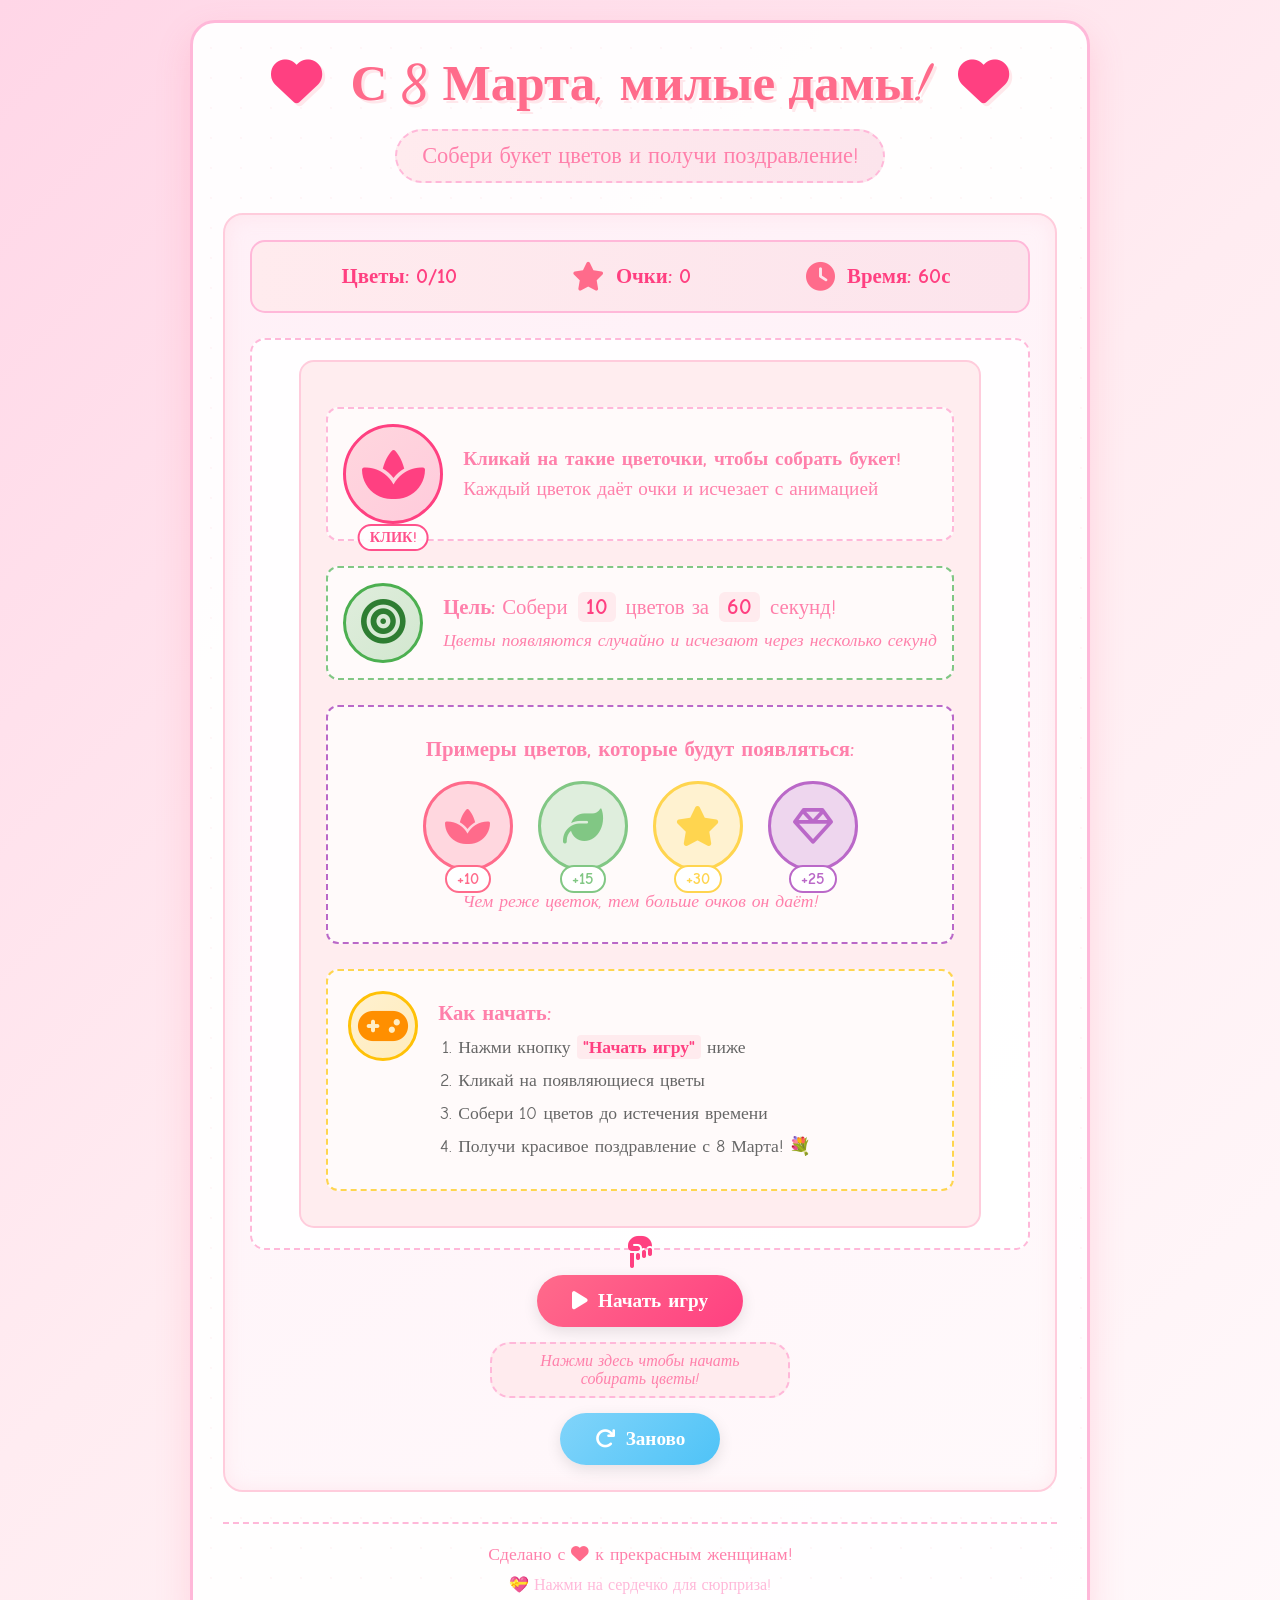
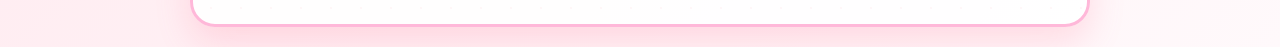
==== index.html @ c9601c43 "Add help" ====
<!DOCTYPE html>
<html lang="ru">
<head>
    <meta charset="UTF-8">
    <meta name="viewport" content="width=device-width, initial-scale=1.0">
    <title>С 8 Марта! 💐</title>
    <link rel="stylesheet" href="style.css">
    <link rel="stylesheet" href="https://cdnjs.cloudflare.com/ajax/libs/font-awesome/6.4.0/css/all.min.css">
    <link href="https://fonts.googleapis.com/css2?family=Dancing+Script:wght@400;700&family=Comic+Neue:wght@300;400;700&display=swap" rel="stylesheet">
</head>
<body>
    <div class="container">
        <header>
            <h1><i class="fas fa-heart"></i> С 8 Марта, милые дамы! <i class="fas fa-heart"></i></h1>
            <p class="subtitle">Собери букет цветов и получи поздравление!</p>
        </header>

        <div class="game-area">
            <div class="score-board">
                <div class="score-item">
                    <i class="fas fa-flower"></i>
                    <span>Цветы: <span id="flower-count">0</span>/10</span>
                </div>
                <div class="score-item">
                    <i class="fas fa-star"></i>
                    <span>Очки: <span id="score">0</span></span>
                </div>
                <div class="score-item">
                    <i class="fas fa-clock"></i>
                    <span>Время: <span id="timer">60</span>с</span>
                </div>
            </div>

            <div class="game-board" id="game-board">
                <div class="instructions">
                    <div class="instruction-demo">
                        <div class="demo-flower">
                            <i class="fas fa-spa"></i>
                        </div>
                        <div class="demo-text">
                            <p><strong>Кликай на такие цветочки, чтобы собрать букет!</strong></p>
                            <p>Каждый цветок даёт очки и исчезает с анимацией</p>
                        </div>
                    </div>
                    <div class="instruction-goal">
                        <div class="goal-icon">
                            <i class="fas fa-bullseye"></i>
                        </div>
                        <div class="goal-text">
                            <p><strong>Цель:</strong> Собери <span class="goal-number">10</span> цветов за <span class="goal-number">60</span> секунд!</p>
                            <p class="hint-text">Цветы появляются случайно и исчезают через несколько секунд</p>
                        </div>
                    </div>
                    <div class="instruction-examples">
                        <p><strong>Примеры цветов, которые будут появляться:</strong></p>
                        <div class="flower-examples">
                            <div class="example-flower" style="background-color: #ff6b8b40; color: #ff6b8b; border-color: #ff6b8b;">
                                <i class="fas fa-spa"></i>
                                <span class="example-points">+10</span>
                            </div>
                            <div class="example-flower" style="background-color: #81c78440; color: #81c784; border-color: #81c784;">
                                <i class="fas fa-leaf"></i>
                                <span class="example-points">+15</span>
                            </div>
                            <div class="example-flower" style="background-color: #ffd54f40; color: #ffd54f; border-color: #ffd54f;">
                                <i class="fas fa-star"></i>
                                <span class="example-points">+30</span>
                            </div>
                            <div class="example-flower" style="background-color: #ba68c840; color: #ba68c8; border-color: #ba68c8;">
                                <i class="far fa-gem"></i>
                                <span class="example-points">+25</span>
                            </div>
                        </div>
                        <p class="hint-text">Чем реже цветок, тем больше очков он даёт!</p>
                    </div>
                    
                    <div class="instruction-start">
                        <div class="start-icon">
                            <i class="fas fa-gamepad"></i>
                        </div>
                        <div class="start-text">
                            <p><strong>Как начать:</strong></p>
                            <ol class="start-steps">
                                <li>Нажми кнопку <strong>"Начать игру"</strong> ниже</li>
                                <li>Кликай на появляющиеся цветы</li>
                                <li>Собери 10 цветов до истечения времени</li>
                                <li>Получи красивое поздравление с 8 Марта! 💐</li>
                            </ol>
                        </div>
                    </div>
                </div>
            </div>

            <div class="controls">
                <div class="start-hint">
                    <div class="hint-arrow">
                        <i class="fas fa-hand-point-down"></i>
                    </div>
                    <button id="start-btn" class="btn start-btn">
                        <i class="fas fa-play"></i> Начать игру
                    </button>
                    <div class="hint-text">Нажми здесь чтобы начать собирать цветы!</div>
                </div>
                <button id="reset-btn" class="btn reset-btn" disabled>
                    <i class="fas fa-redo"></i> Заново
                </button>
            </div>
        </div>

        <div class="congratulations hidden" id="congratulations">
            <div class="congrats-content">
                <h2><i class="fas fa-crown"></i> Поздравляем! <i class="fas fa-crown"></i></h2>
                <div class="message-box">
                    <p>Ты собрала прекрасный букет! 🌸</p>
                    <p class="congrats-text">С 8 Марта, прекрасная! Пусть этот день будет наполнен улыбками, теплом и любовью. Ты - самое красивое и нежное создание на свете! 💖</p>
                    <div class="flowers-animation">
                        <i class="fas fa-spa flower-1"></i>
                        <i class="fas fa-spa flower-2"></i>
                        <i class="fas fa-spa flower-3"></i>
                        <i class="fas fa-spa flower-4"></i>
                        <i class="fas fa-spa flower-5"></i>
                    </div>
                </div>
                <button id="share-btn" class="btn share-btn">
                    <i class="fas fa-share-alt"></i> Поделиться поздравлением
                </button>
            </div>
        </div>

        <div class="game-over hidden" id="game-over">
            <div class="game-over-content">
                <h2><i class="fas fa-sad-tear"></i> Время вышло!</h2>
                <p>Не успела собрать все цветы... Попробуй ещё раз!</p>
                <button id="retry-btn" class="btn retry-btn">
                    <i class="fas fa-redo"></i> Попробовать снова
                </button>
            </div>
        </div>

        <footer>
            <p>Сделано с <i class="fas fa-heart" style="color: #ff6b8b;"></i> к прекрасным женщинам!</p>
            <p class="hint">💝 Нажми на сердечко для сюрприза!</p>
        </footer>
    </div>

    <div class="hearts-container" id="hearts-container"></div>

    <script src="script.js"></script>
</body>
</html>
---- style.css ----
* {
    margin: 0;
    padding: 0;
    box-sizing: border-box;
}

body {
    font-family: 'Comic Neue', cursive;
    background: linear-gradient(135deg, #ffd6e7, #ffecf1, #fff9fb);
    min-height: 100vh;
    display: flex;
    justify-content: center;
    align-items: center;
    padding: 20px;
    overflow-x: hidden;
}

.container {
    max-width: 900px;
    width: 100%;
    background-color: rgba(255, 255, 255, 0.95);
    border-radius: 25px;
    box-shadow: 0 15px 35px rgba(255, 107, 139, 0.2);
    padding: 30px;
    position: relative;
    border: 3px solid #ffb8d9;
    overflow: hidden;
}

.container::before {
    content: '';
    position: absolute;
    top: -50%;
    left: -50%;
    width: 200%;
    height: 200%;
    background: radial-gradient(circle, rgba(255, 182, 193, 0.1) 1px, transparent 1px);
    background-size: 30px 30px;
    z-index: 0;
    animation: float 20s linear infinite;
}

@keyframes float {
    0% { transform: translate(0, 0) rotate(0deg); }
    100% { transform: translate(-30px, -30px) rotate(360deg); }
}

header {
    text-align: center;
    margin-bottom: 30px;
    position: relative;
    z-index: 1;
}

h1 {
    font-family: 'Dancing Script', cursive;
    font-size: 3.2rem;
    color: #ff6b8b;
    margin-bottom: 15px;
    text-shadow: 3px 3px 0px rgba(255, 182, 193, 0.3);
}

h1 i {
    color: #ff4081;
    margin: 0 15px;
    animation: heartbeat 1.5s infinite;
}

@keyframes heartbeat {
    0%, 100% { transform: scale(1); }
    50% { transform: scale(1.2); }
}

.subtitle {
    font-size: 1.4rem;
    color: #ff80ab;
    background: linear-gradient(90deg, #ffebee, #fce4ec);
    padding: 12px 25px;
    border-radius: 50px;
    display: inline-block;
    border: 2px dashed #ffb8d9;
}

.game-area {
    background: linear-gradient(145deg, #fff0f7, #fff9fb);
    border-radius: 20px;
    padding: 25px;
    margin-bottom: 25px;
    border: 2px solid #ffccdc;
    box-shadow: inset 0 0 20px rgba(255, 182, 193, 0.2);
    position: relative;
    z-index: 1;
}

.score-board {
    display: flex;
    justify-content: space-around;
    background: linear-gradient(90deg, #ffebee, #fce4ec);
    padding: 20px;
    border-radius: 15px;
    margin-bottom: 25px;
    border: 2px solid #ffb8d9;
}

.score-item {
    display: flex;
    align-items: center;
    font-size: 1.3rem;
    color: #ff4081;
    font-weight: bold;
}

.score-item i {
    font-size: 1.8rem;
    margin-right: 12px;
    color: #ff6b8b;
}

.game-board {
    min-height: 350px;
    background-color: rgba(255, 255, 255, 0.9);
    border-radius: 15px;
    padding: 20px;
    margin-bottom: 25px;
    border: 2px dashed #ffb8d9;
    display: flex;
    flex-wrap: wrap;
    justify-content: center;
    align-items: center;
    gap: 20px;
    position: relative;
    overflow: hidden;
}

.instructions {
    text-align: center;
    color: #ff80ab;
    font-size: 1.3rem;
    padding: 25px;
    background: rgba(255, 235, 238, 0.9);
    border-radius: 15px;
    border: 2px solid #ffccdc;
    max-width: 800px;
    margin: 0 auto;
}

.instructions p {
    margin: 10px 0;
}

.instruction-demo {
    display: flex;
    align-items: center;
    justify-content: center;
    gap: 20px;
    margin: 20px 0;
    padding: 15px;
    background: rgba(255, 255, 255, 0.7);
    border-radius: 12px;
    border: 2px dashed #ffb8d9;
}

.demo-flower {
    width: 100px;
    height: 100px;
    border-radius: 50%;
    background: linear-gradient(135deg, #ff6b8b40, #ff408140);
    display: flex;
    align-items: center;
    justify-content: center;
    font-size: 3.5rem;
    color: #ff4081;
    border: 3px solid #ff4081;
    animation: pulseDemo 2s infinite, floatDemo 3s ease-in-out infinite;
    cursor: pointer;
    position: relative;
    transition: all 0.3s ease;
}

@keyframes pulseDemo {
    0%, 100% { transform: scale(1); }
    50% { transform: scale(1.1); }
}

@keyframes floatDemo {
    0%, 100% { transform: translateY(0) rotate(0deg); }
    50% { transform: translateY(-10px) rotate(5deg); }
}

.demo-flower::after {
    content: 'КЛИК!';
    position: absolute;
    bottom: -30px;
    left: 50%;
    transform: translateX(-50%);
    font-size: 0.9rem;
    font-weight: bold;
    color: #ff4081;
    background: white;
    padding: 3px 10px;
    border-radius: 15px;
    border: 2px solid #ff4081;
    white-space: nowrap;
    opacity: 0.9;
}

.demo-text {
    text-align: left;
    flex: 1;
}

.demo-text p {
    margin: 8px 0;
    font-size: 1.2rem;
}

.instruction-goal {
    display: flex;
    align-items: center;
    justify-content: center;
    gap: 20px;
    margin: 25px 0;
    padding: 15px;
    background: rgba(255, 255, 255, 0.7);
    border-radius: 12px;
    border: 2px dashed #81c784;
}

.goal-icon {
    width: 80px;
    height: 80px;
    border-radius: 50%;
    background: linear-gradient(135deg, #81c78440, #4caf5040);
    display: flex;
    align-items: center;
    justify-content: center;
    font-size: 2.8rem;
    color: #2e7d32;
    border: 3px solid #4caf50;
}

.goal-text {
    text-align: left;
    flex: 1;
}

.goal-number {
    font-weight: bold;
    color: #ff4081;
    font-size: 1.4rem;
    background: #ffebee;
    padding: 2px 8px;
    border-radius: 6px;
    margin: 0 3px;
}

.hint-text {
    font-size: 1.1rem;
    color: #ff80ab;
    font-style: italic;
    margin-top: 8px;
}

.instruction-examples {
    margin: 25px 0 10px 0;
    padding: 20px;
    background: rgba(255, 255, 255, 0.7);
    border-radius: 12px;
    border: 2px dashed #ba68c8;
}

.flower-examples {
    display: flex;
    justify-content: center;
    gap: 25px;
    margin: 20px 0;
    flex-wrap: wrap;
}

.example-flower {
    width: 90px;
    height: 90px;
    border-radius: 50%;
    display: flex;
    flex-direction: column;
    align-items: center;
    justify-content: center;
    font-size: 2.5rem;
    border: 3px solid;
    position: relative;
    transition: all 0.3s ease;
}

.example-flower:hover {
    transform: translateY(-5px);
    box-shadow: 0 10px 20px rgba(0, 0, 0, 0.1);
}

.example-points {
    position: absolute;
    bottom: -25px;
    font-size: 1rem;
    font-weight: bold;
    background: white;
    padding: 3px 10px;
    border-radius: 15px;
    border: 2px solid currentColor;
    white-space: nowrap;
}

.instruction-start {
    display: flex;
    align-items: flex-start;
    gap: 20px;
    margin: 25px 0 10px 0;
    padding: 20px;
    background: rgba(255, 255, 255, 0.7);
    border-radius: 12px;
    border: 2px dashed #ffd54f;
}

.start-icon {
    width: 70px;
    height: 70px;
    border-radius: 50%;
    background: linear-gradient(135deg, #ffd54f40, #ffc10740);
    display: flex;
    align-items: center;
    justify-content: center;
    font-size: 2.5rem;
    color: #ff8f00;
    border: 3px solid #ffc107;
    flex-shrink: 0;
}

.start-text {
    text-align: left;
    flex: 1;
}

.start-steps {
    margin: 10px 0 0 20px;
    padding: 0;
}

.start-steps li {
    margin: 12px 0;
    font-size: 1.1rem;
    color: #666;
}

.start-steps li strong {
    color: #ff4081;
    background: #ffebee;
    padding: 2px 6px;
    border-radius: 4px;
}

.flower {
    width: 80px;
    height: 80px;
    border-radius: 50%;
    display: flex;
    justify-content: center;
    align-items: center;
    font-size: 2.5rem;
    cursor: pointer;
    transition: all 0.3s ease;
    position: absolute;
    user-select: none;
    animation: floatUpDown 3s ease-in-out infinite;
    z-index: 100;
    pointer-events: auto;
}

@keyframes floatUpDown {
    0%, 100% { transform: translateY(0) rotate(0deg); }
    50% { transform: translateY(-15px) rotate(5deg); }
}

.flower:hover {
    transform: scale(1.2) rotate(15deg);
    filter: brightness(1.2);
}

.flower.collected {
    animation: collectAnimation 0.8s forwards;
}

@keyframes collectAnimation {
    0% { transform: scale(1); opacity: 1; }
    100% { transform: scale(0) translateY(-50px); opacity: 0; }
}

.controls {
    display: flex;
    flex-direction: column;
    align-items: center;
    gap: 15px;
}

.start-hint {
    position: relative;
    display: flex;
    flex-direction: column;
    align-items: center;
    gap: 10px;
}

.hint-arrow {
    font-size: 2rem;
    color: #ff4081;
    animation: bounceArrow 1.5s infinite;
    position: absolute;
    top: -40px;
}

@keyframes bounceArrow {
    0%, 100% { transform: translateY(0); }
    50% { transform: translateY(-10px); }
}

.start-hint .hint-text {
    font-size: 1rem;
    color: #ff80ab;
    background: #ffebee;
    padding: 8px 15px;
    border-radius: 20px;
    border: 2px dashed #ffb8d9;
    margin-top: 5px;
    text-align: center;
    max-width: 300px;
}

.btn {
    padding: 15px 35px;
    font-size: 1.2rem;
    font-family: 'Comic Neue', cursive;
    font-weight: bold;
    border: none;
    border-radius: 50px;
    cursor: pointer;
    transition: all 0.3s ease;
    display: flex;
    align-items: center;
    justify-content: center;
    gap: 10px;
    box-shadow: 0 5px 15px rgba(0, 0, 0, 0.1);
}

.btn i {
    font-size: 1.3rem;
}

.start-btn {
    background: linear-gradient(135deg, #ff6b8b, #ff4081);
    color: white;
}

.start-btn:hover {
    background: linear-gradient(135deg, #ff4081, #ff6b8b);
    transform: translateY(-3px);
    box-shadow: 0 8px 20px rgba(255, 107, 139, 0.4);
}

.reset-btn, .retry-btn {
    background: linear-gradient(135deg, #81d4fa, #4fc3f7);
    color: white;
}

.reset-btn:hover, .retry-btn:hover {
    background: linear-gradient(135deg, #4fc3f7, #81d4fa);
    transform: translateY(-3px);
}

.share-btn {
    background: linear-gradient(135deg, #a5d6a7, #81c784);
    color: white;
    margin-top: 20px;
}

.share-btn:hover {
    background: linear-gradient(135deg, #81c784, #a5d6a7);
    transform: translateY(-3px);
}

.congratulations, .game-over {
    position: fixed;
    top: 0;
    left: 0;
    width: 100%;
    height: 100%;
    background: rgba(255, 255, 255, 0.95);
    display: flex;
    justify-content: center;
    align-items: center;
    z-index: 1000;
    opacity: 0;
    visibility: hidden;
    transition: all 0.5s ease;
}

.congratulations.show, .game-over.show {
    opacity: 1;
    visibility: visible;
    display: flex;
}

.congrats-content, .game-over-content {
    background: linear-gradient(135deg, #fff9fb, #ffecf1);
    padding: 40px;
    border-radius: 25px;
    text-align: center;
    max-width: 600px;
    width: 90%;
    border: 3px solid #ffb8d9;
    box-shadow: 0 20px 40px rgba(255, 107, 139, 0.3);
    position: relative;
    overflow: hidden;
}

.congrats-content h2, .game-over-content h2 {
    font-family: 'Dancing Script', cursive;
    font-size: 3rem;
    color: #ff4081;
    margin-bottom: 20px;
}

.congrats-content h2 i, .game-over-content h2 i {
    margin: 0 15px;
}

.message-box {
    background: white;
    padding: 25px;
    border-radius: 15px;
    margin: 25px 0;
    border: 2px solid #ffccdc;
    position: relative;
}

.congrats-text {
    font-size: 1.4rem;
    line-height: 1.6;
    color: #ff4081;
    margin: 15px 0;
}

.flowers-animation {
    position: relative;
    height: 100px;
    margin: 20px 0;
}

.flowers-animation i {
    position: absolute;
    font-size: 2.5rem;
    color: #ff6b8b;
    animation: flowerFloat 4s ease-in-out infinite;
}

.flower-1 { left: 10%; animation-delay: 0s; }
.flower-2 { left: 25%; animation-delay: 0.5s; }
.flower-3 { left: 50%; animation-delay: 1s; }
.flower-4 { left: 75%; animation-delay: 1.5s; }
.flower-5 { left: 90%; animation-delay: 2s; }

@keyframes flowerFloat {
    0%, 100% { transform: translateY(0) rotate(0deg); opacity: 0.7; }
    50% { transform: translateY(-40px) rotate(180deg); opacity: 1; }
}

footer {
    text-align: center;
    margin-top: 30px;
    padding-top: 20px;
    border-top: 2px dashed #ffb8d9;
    color: #ff80ab;
    font-size: 1.1rem;
    position: relative;
    z-index: 1;
}

footer i {
    cursor: pointer;
    transition: all 0.3s ease;
}

footer i:hover {
    transform: scale(1.3);
    color: #ff4081;
}

.hint {
    font-size: 1rem;
    color: #ffb8d9;
    margin-top: 10px;
    animation: pulse 2s infinite;
}

@keyframes pulse {
    0%, 100% { opacity: 0.7; }
    50% { opacity: 1; }
}

.hearts-container {
    position: fixed;
    top: 0;
    left: 0;
    width: 100%;
    height: 100%;
    pointer-events: none;
    z-index: 9999;
}

.heart {
    position: absolute;
    font-size: 1.5rem;
    color: #ff6b8b;
    opacity: 0;
    pointer-events: none;
}

.hidden {
    display: none !important;
}

@media (max-width: 768px) {
    h1 { font-size: 2.5rem; }
    .subtitle { font-size: 1.2rem; }
    .score-board { flex-direction: column; gap: 15px; }
    .game-board { min-height: 300px; }
    .flower { width: 70px; height: 70px; font-size: 2rem; }
    .btn { padding: 12px 25px; font-size: 1.1rem; }
    .congrats-content, .game-over-content { padding: 25px; }
    .congrats-content h2, .game-over-content h2 { font-size: 2.5rem; }
}
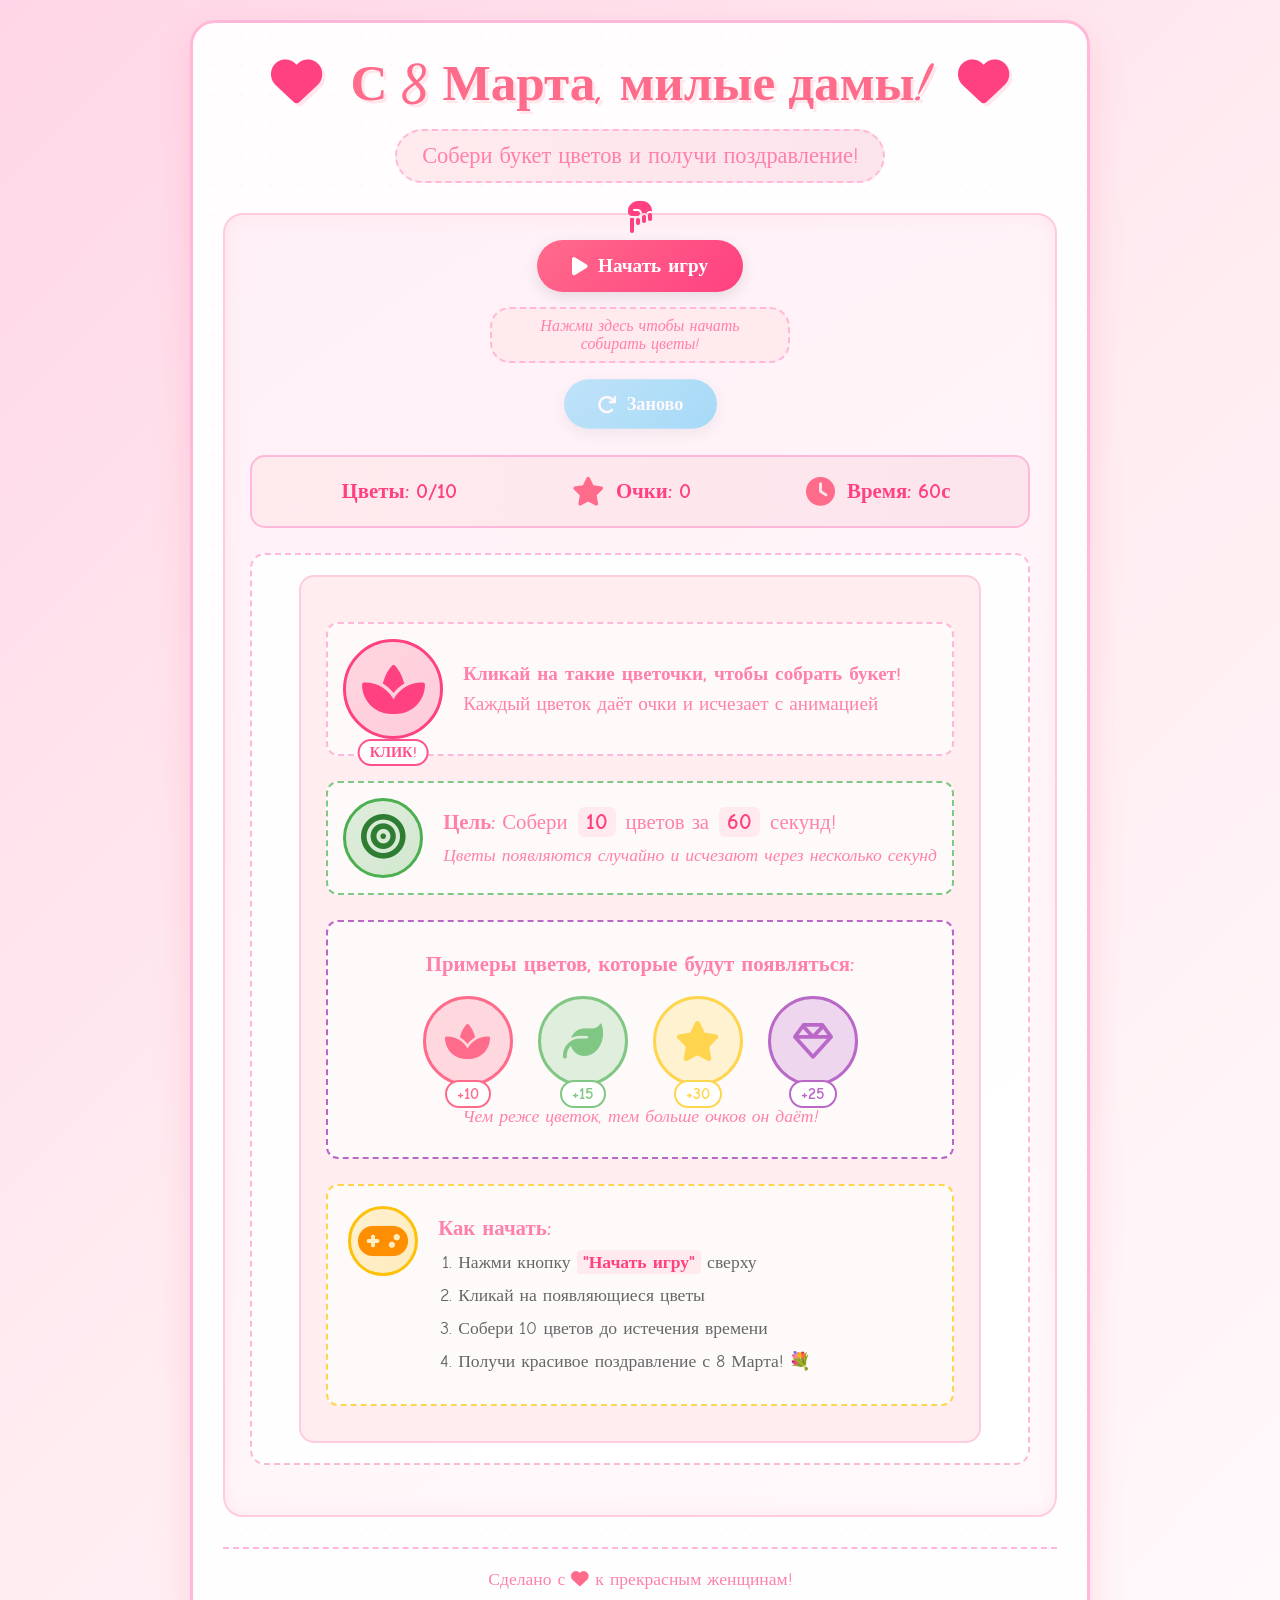
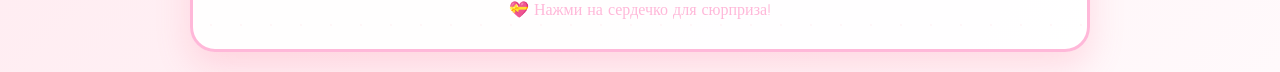
==== commit c755d474: "Enhance game interface with animated controls and improved styling. Added start and reset buttons wi" ====
--- a/index.html
+++ b/index.html
@@ -16,6 +16,21 @@
         </header>
 
         <div class="game-area">
+            <div class="controls">
+                <div class="start-hint">
+                    <div class="hint-arrow">
+                        <i class="fas fa-hand-point-down"></i>
+                    </div>
+                    <button id="start-btn" class="btn start-btn">
+                        <i class="fas fa-play"></i> Начать игру
+                    </button>
+                    <div class="hint-text">Нажми здесь чтобы начать собирать цветы!</div>
+                </div>
+                <button id="reset-btn" class="btn reset-btn" disabled>
+                    <i class="fas fa-redo"></i> Заново
+                </button>
+            </div>
+
             <div class="score-board">
                 <div class="score-item">
                     <i class="fas fa-flower"></i>
@@ -81,7 +96,7 @@
                         <div class="start-text">
                             <p><strong>Как начать:</strong></p>
                             <ol class="start-steps">
-                                <li>Нажми кнопку <strong>"Начать игру"</strong> ниже</li>
+                                <li>Нажми кнопку <strong>"Начать игру"</strong> сверху</li>
                                 <li>Кликай на появляющиеся цветы</li>
                                 <li>Собери 10 цветов до истечения времени</li>
                                 <li>Получи красивое поздравление с 8 Марта! 💐</li>
@@ -91,25 +106,11 @@
                 </div>
             </div>
 
-            <div class="controls">
-                <div class="start-hint">
-                    <div class="hint-arrow">
-                        <i class="fas fa-hand-point-down"></i>
-                    </div>
-                    <button id="start-btn" class="btn start-btn">
-                        <i class="fas fa-play"></i> Начать игру
-                    </button>
-                    <div class="hint-text">Нажми здесь чтобы начать собирать цветы!</div>
-                </div>
-                <button id="reset-btn" class="btn reset-btn" disabled>
-                    <i class="fas fa-redo"></i> Заново
-                </button>
-            </div>
         </div>
 
         <div class="congratulations hidden" id="congratulations">
             <div class="congrats-content">
-                <h2><i class="fas fa-crown"></i> Поздравляем! <i class="fas fa-crown"></i></h2>
+                <h2 class="congrats-title"><i class="fas fa-crown"></i><span>Поздравляем!</span><i class="fas fa-crown"></i></h2>
                 <div class="message-box">
                     <p>Ты собрала прекрасный букет! 🌸</p>
                     <p class="congrats-text">С 8 Марта, прекрасная! Пусть этот день будет наполнен улыбками, теплом и любовью. Ты - самое красивое и нежное создание на свете! 💖</p>
--- a/style.css
+++ b/style.css
@@ -397,6 +397,7 @@
     flex-direction: column;
     align-items: center;
     gap: 15px;
+    margin-bottom: 25px;
 }
 
 .start-hint {
@@ -405,6 +406,7 @@
     flex-direction: column;
     align-items: center;
     gap: 10px;
+    transition: opacity 0.3s ease;
 }
 
 .hint-arrow {
@@ -448,6 +450,10 @@
     box-shadow: 0 5px 15px rgba(0, 0, 0, 0.1);
 }
 
+.start-btn {
+    transition: opacity 0.3s ease, transform 0.3s ease;
+}
+
 .btn i {
     font-size: 1.3rem;
 }
@@ -466,9 +472,16 @@
 .reset-btn, .retry-btn {
     background: linear-gradient(135deg, #81d4fa, #4fc3f7);
     color: white;
-}
-
-.reset-btn:hover, .retry-btn:hover {
+    transition: all 0.3s ease;
+}
+
+.reset-btn:disabled {
+    opacity: 0.5;
+    cursor: not-allowed;
+    transform: scale(0.95);
+}
+
+.reset-btn:not(:disabled):hover, .retry-btn:hover {
     background: linear-gradient(135deg, #4fc3f7, #81d4fa);
     transform: translateY(-3px);
 }
@@ -528,6 +541,22 @@
 
 .congrats-content h2 i, .game-over-content h2 i {
     margin: 0 15px;
+}
+
+.congrats-title {
+    display: inline-flex;
+    align-items: center;
+    justify-content: center;
+    gap: 15px;
+}
+
+.congrats-title i {
+    margin: 0;
+    flex-shrink: 0;
+}
+
+.congrats-title span {
+    white-space: nowrap;
 }
 
 .message-box {
